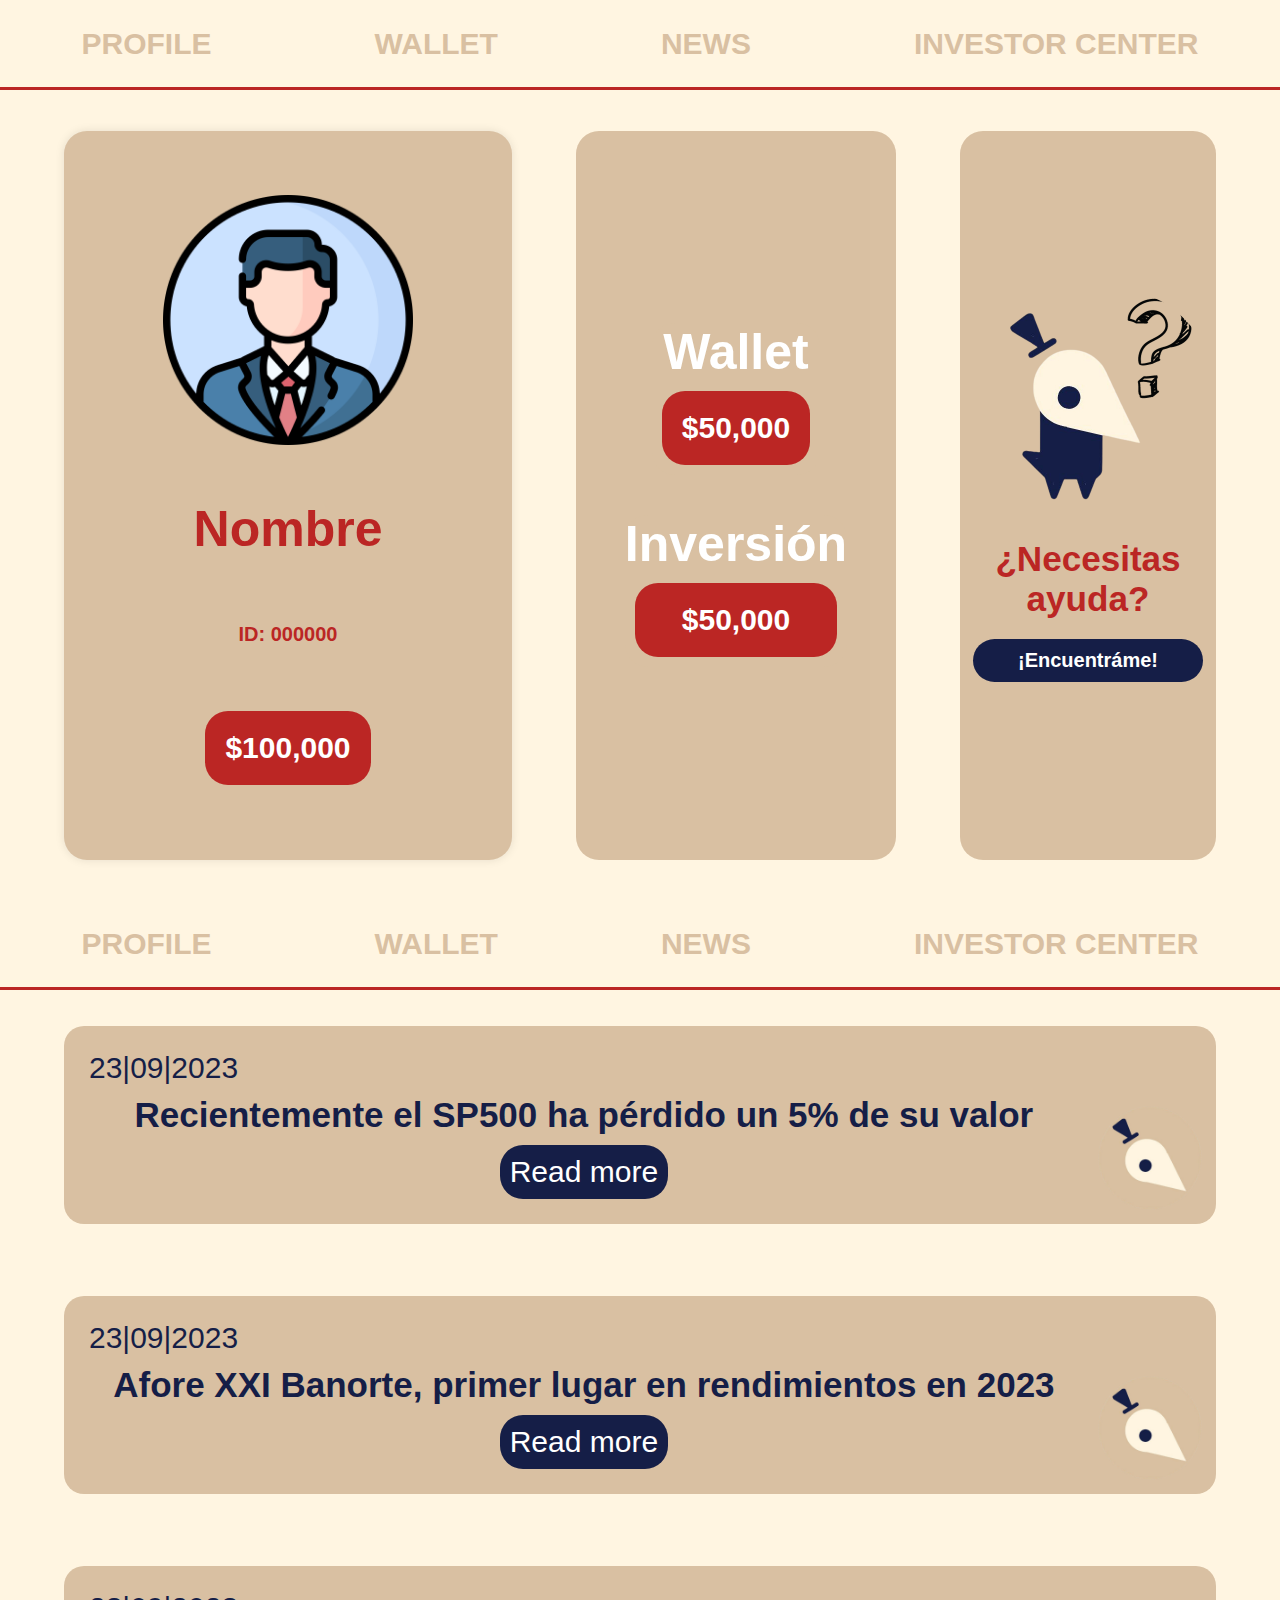
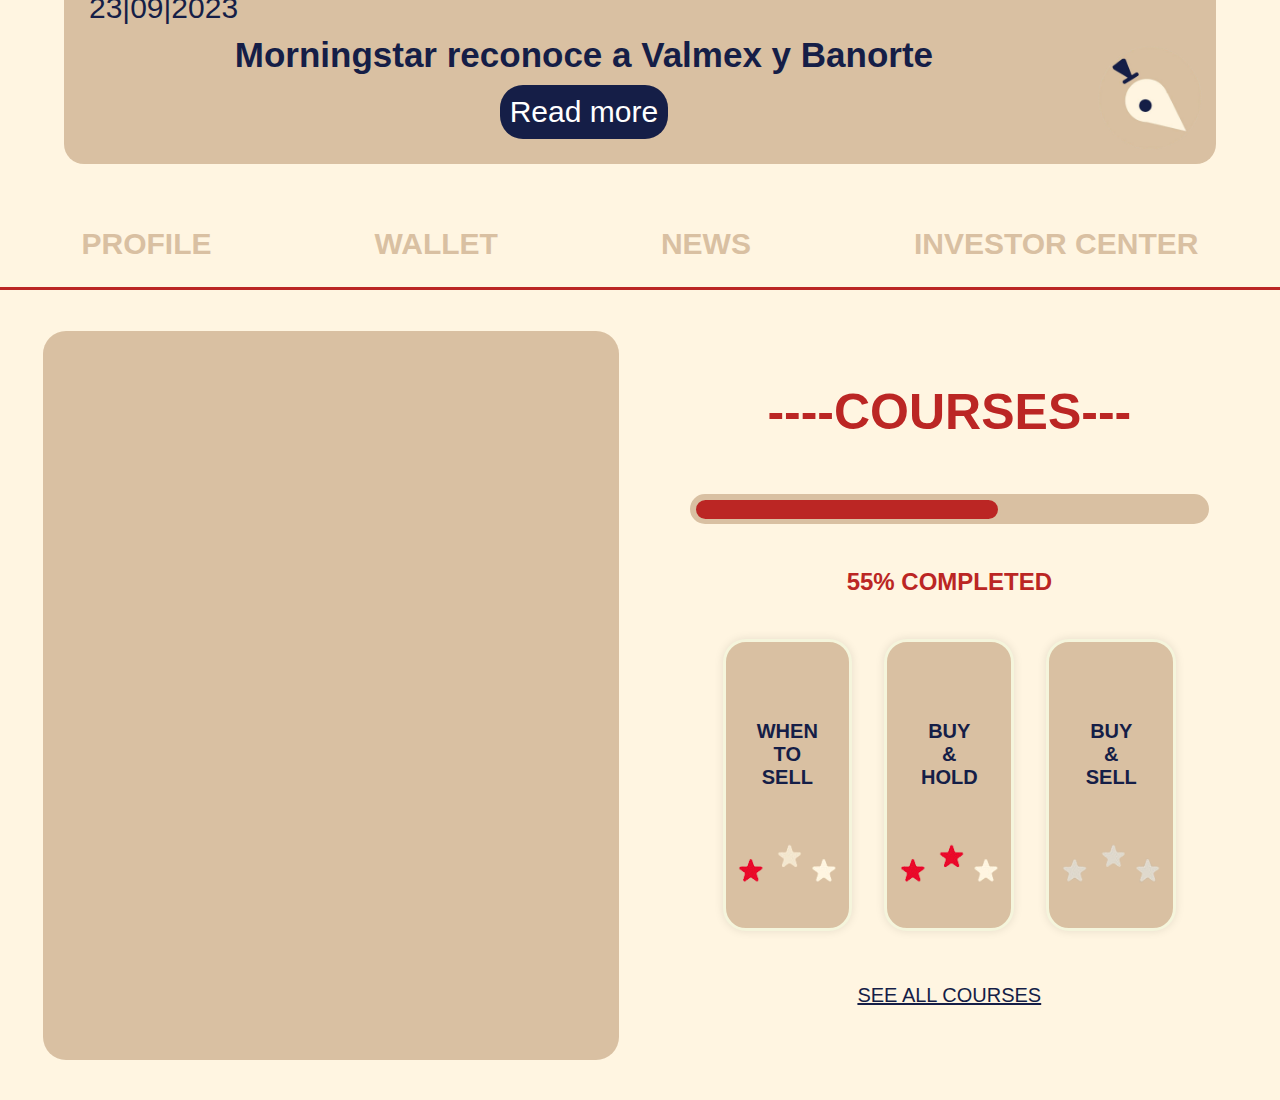
==== profile.html @ 0897c9dc "Co-authored-by: Carlos Enrique Agostini Silva <CarlosAgostini1@users.noreply.github.com>" ====
<!DOCTYPE html>
<html lang="en">

<head>
    <meta charset="UTF-8">
    <meta name="viewport" content="width=device-width, initial-scale=1.0">
    <link rel="stylesheet" type="text/css" href="styles.css">
    <title>My Website</title>
</head>

<body>

    <div class="wallet" id="page-3">
        <div class="navbar">
            <ul>
                <li><a href="#page-1" class="nav-link">PROFILE</a></li>
                <li><a href="#page-3" class="nav-link">WALLET</a></li>
                <li><a href="#page-4" class="nav-link">NEWS</a></li>
                <li><a href="#page-5" class="nav-link">INVESTOR CENTER</a></li>
            </ul>
        </div>

        <div class="wallet-container">
            <div class="perfil">
                <img src="Assets/User.png" alt="Imagen de perfil">
                <h2 class="nombre">Nombre</h2>
                <p class="id">ID: 000000</p>
                <p class="saldo-parametro">$100,000</p>
            </div>
            <div class="container">
                <div class="wallet-inversiones">
                    <h3 class="titulo-contenedor">Wallet</h3>
                    <p class="saldo-parametro">$50,000</p>
                </div>
                <div class="wallet-inversiones">
                    <h3 class="titulo-contenedor">Inversión</h3>
                    <p class="saldo-parametro">$50,000</p>
                </div>
            </div>
            <div class="mr-investor-container">
                <img src="Assets/MrInvestorPregunta.png" alt="Mr. Investor">
                <h3>¿Necesitas ayuda?</h3>
                <button id="Boton" onclick="window.location.href = '#page-4'">¡Encuentráme!</button>
            </div>
        </div>


    </div>

    <div class="news" id="page-4">
        
        <div class="navbar">
            <ul>
                <li><a href="#page-1" class="nav-link">PROFILE</a></li>
                <li><a href="#page-3" class="nav-link">WALLET</a></li>
                <li><a href="#page-4" class="nav-link">NEWS</a></li>
                <li><a href="#page-5" class="nav-link">INVESTOR CENTER</a></li>
            </ul>
        </div>

        <div class="news-container">
            <div class="news-info">
                <div class="text-container">
                    <p id="date">23|09|2023</p>
                    <p class="insights"><strong>Recientemente el SP500 ha pérdido un 5% de su valor</strong></p>
                    <a href="https://www.marketwatch.com/story/s-p-500-futures-point-higher-for-first-time-since-feds-higher-for-longer-message-585c58f8">Read more</a>
                </div>
                <div class="logo-container">
                    <img class="logo" src="Assets/Logo.png" alt="">
                </div>
            </div>
            
            <div class="news-info">
                <div class="text-container">
                    <p id="date">23|09|2023</p>
                    <p class="insights"><strong>Afore XXI Banorte, primer lugar en rendimientos en 2023</strong></p>
                    <a href="https://www.eleconomista.com.mx/sectorfinanciero/Afore-XXI-Banorte-primer-lugar-en-rendimientos-en-2023-es-reconocida-por-World-Finance-como-el-mejor-fondo-de-pensiones-de-Mexico-20230802-0074.html">Read more</a>
                </div>
                <div class="logo-container">
                    <img class="logo" src="Assets/Logo.png" alt="">
                </div>
            </div>
            
            <div class="news-info">
                <div class="text-container">
                    <p id="date">23|09|2023</p>
                    <p class="insights"><strong>Morningstar reconoce a Valmex y Banorte</strong></p>
                    <a href="https://www.eleconomista.com.mx/sectorfinanciero/Morningstar-reconoce-a-Valmex-y-Banorte-20230302-0087.html">Read more</a>
                </div>
                <div class="logo-container">
                    <img class="logo" src="Assets/Logo.png" alt="">
                </div>
            </div>
        </div>
    </div>

    <div class="investor-center" id="page-5">
        <div class="navbar">
            <ul>
                <li><a href="#page-1" class="nav-link">PROFILE</a></li>
                <li><a href="#page-3" class="nav-link">WALLET</a></li>
                <li><a href="#page-4" class="nav-link">NEWS</a></li>
                <li><a href="#page-5" class="nav-link">INVESTOR CENTER</a></li>
            </ul>
        </div>
        <div class="investor-container">
            <div class="chatbot">
                
            </div>

            <div class="courses-container">
                <p class="titulo-courses">----COURSES---</p>
                
                <div class="barra">
                    <div class="barra-fill"></div>
                </div>
                <p id="porcentaje">55% COMPLETED</p>
                <div class="mini-courses">   
                    <div class="courses">
                        <p class="parrafo-minicourses"><br> WHEN <br> TO <br> SELL</p>
                        <img src="Assets/Estrellas-1.png" alt="Estrellas">
                    </div>
                    <div class="courses">
                        <p class="parrafo-minicourses"><br> BUY <br> & <br> HOLD</p>
                        <img src="Assets/Estrellas-2.png" alt="Estrellas">
                    </div>
                    <div class="courses">
                        <p class="parrafo-minicourses"><br> BUY <br> & <br> SELL</p>
                        <img src="Assets/Estrellas-3.png" alt="Estrellas">
                    </div>
                </div> 
                <a href="#page-5" class="link-courses">SEE ALL COURSES</a>
            </div>
        </div>
    </div>


    
    <script src="investor.js"></script>
    
</body>
</html>
---- styles.css ----
* {
    padding: 0;
    margin: 0;
    box-sizing: border-box;
    font-family: "Outfit", sans-serif;
}

/* HOME */
body, html {
    height: 100%;
    margin: 0;
    padding: 0;
    scroll-behavior: smooth;
}


.home {
    height: 100%;
    background-image: url("Assets/christin-hume-mfB1B1s4sMc-unsplash.jpg");
    box-shadow: 0 0 0 1000px #151e4731 inset;
    background-size: 100% 100%;
    transition: width 2s linear 1s;
}

.titulo-container {
    position: absolute;
    top: 20%;
    left: 0%;
    display: flex;
    flex-direction: column;
}

.titulo-inicio {
    font-size: 170px;
    color: #FFF5E1;
    font-weight: bold;
    margin: 25px;
    transition: width 2s linear 1s;
}

#invierte-container {
    position: absolute;
    bottom: 0%;
    left: 0%;
    width: 100%;
    display: flex;
    flex-direction: column;
    background-color: none;
    align-items: center;
    background-color: none;
}

#invierte-button {
    font-size: 55px;
    color: #FFF5E1;
    background-color: transparent;
    width: 100%;
    padding: 10px;
    margin: 20px;
    text-align: center;
    font-weight: bold;
    border-style: none;
    border-radius: 5%;
    text-decoration: none;
    transition: all .5s cubic-bezier(0.645, 0.045, 0.355, 1);
    
}

/* ABOUT US */

.about-us {
    height: 100%;
    background-color: #FFF5E1;
}

.about-us-container {
    height: 65%;
    display: flex;
    flex-direction: column;
    justify-content: space-evenly;
    align-items: center;
}

.about-us-title {
    font-size: 90px;
    width: 80%;
    font-weight: bold;
    color: #151E47;
    text-align: center;
    text-align: justify;
}

.about-text-container {
    background-color: #D9C0A2;
    padding: 15px;
    width: 100%;
}

.about-us-text {
    font-size: 25px;
    width: 80%;
    font-weight: bold;
    color: #151E47;
    text-align: center;
    text-align: justify;
    background-color: #D9C0A2;
    border-radius: 23px;
    padding: 30px;
}

.start {
    height: 15%;
    width: 100%;
    display: flex;
    justify-content: center;
    align-items: center;
}

.join-container {
    display: flex;
    width: 40%;
    background-color: #151E47;
    border-radius: 23px;
    padding: 5px;
    margin-bottom: 33px;
}

.join-container img {
    width: 100px;
}

.join {
    display: flex;
    justify-content: space-evenly;
    align-items: center;
    font-size: 35px;
    width: 100%;
    font-weight: bold;
    color: white;
    text-decoration: none;
}

.logos {
    display: flex;
    border: 2px solid #BB2624;
    justify-content: space-evenly;
    align-items: center;
    width: 100%;
    height: 15%;
}

.banorte-logo {
    width: 500px;
}

.logos p {
    font-size: 20px;
    font-weight: bold;
    color: #BB2624;
    text-align: center;
    text-align: justify;
    width: 80%;
    border-right: 2px solid #BB2624;
}

/* LOGIN */

.login {
    height: 100%;
    background-color: #FFF5E1;
    display: flex;
    justify-content: center;
    align-items: center;
}

.login-container {
    height: 70%;
    width: 80%;
    display: flex;
    justify-content: space-between;
    align-items: center;
}

.info {
    width: 55%;
    height: 100%;
    display: flex;
    flex-direction: column;
    justify-content: space-evenly;
    align-items: center;
}


.banorte-logo-login {
    height: 60px;
}

.login-inputs {
    width: 100%;
    height: 35%;
    display: flex;
    flex-direction: column;
    justify-content: space-evenly;
}

.login-info {
    width: 100%;
    height: 30%;
    margin: 10px;
    background-color: #D9C0A2;
    border-radius: 23px;
    border: 3px solid #151E47;
    font-size: 30px;
    color: #151E47;
    padding: 10px;
}

.login-buttons {
    display: flex;
    justify-content: space-evenly;
    align-items: center;
    width: 100%;
    height: 10%;
}

.login-button {
    background-color: #BB2624;
    color: white;
    width: 40%;
    height: 100%;
    border-radius: 23px;
    border-style: none;
}

.mr {
    width: 40%;
    height: 100%;
    display: flex;
    justify-content: center;
    align-items: center;
}

.mr-investor {
    width: 100%;
    background-color: #D9C0A2;
    border-radius: 23px;
}




/* NAVBAR */

.navbar {
    background-color: #FFF5E1;
    border-bottom: 3px solid #BB2624;
    height: 10%;
    width: 100%;
}

.navbar ul {
    list-style: none;
    padding: 0;
    display: flex;
    justify-content: space-around;
    align-items: center;
    height: 100%;
}

.navbar .nav-link {
    text-decoration: none;
    color: #D9C0A2;
    font-size: 30px;
    font-weight: bold;
}

.navbar .nav-link-active {
    color: #BB2624;
    text-decoration: none;
    font-size: 30px;
    font-weight: bold;
}

/* WALLET */

.wallet {
    height: 100%;
    transition: all .5s cubic-bezier(0.645, 0.045, 0.355, 1);
}

.wallet-container {
    height: 90%;
    display: flex;
    justify-content: space-evenly;
    align-items: center;
    background-color: #FFF5E1;
}

.perfil {
    display: flex;
    flex-direction: column;
    justify-content: space-evenly;
    align-items: center;
    width: 35%;
    background-color: #D9C0A2;
    padding: 20px;
    border-radius: 23px;
    box-shadow: 0 0 10px rgba(0, 0, 0, 0.1);
    height: 90%;
}

.perfil img {
    width: 250px;
    border-radius: 40%;
    align-self: center;
}

.nombre {
    font-size: 50px;
    font-weight: bold;
    color: #BB2624;
    text-align: center;
    margin: 10px;
}

.id {
    font-size: 20px;
    font-weight: bold;
    color: #BB2624;
    text-align: center;
    margin: 10px;
}

.saldo-parametro {
    border: none;
    font-size: 30px;
    font-weight: bold;
    background-color: #BB2624;
    padding: 20px;
    color: white;
    text-align: center;
    margin: 10px;
    border-radius: 23px;
}

.container{
    display: flex;
    flex-direction: column;
    justify-content: center;
    align-items: center;
    background-color: #D9C0A2;
    width: 25%;
    height: 90%;
    border-radius: 23px;
}

.wallet-inversiones{
    display: flex;
    flex-direction: column;
    background-color: #D9C0A2;
    border-radius: 23px;
    margin: 20px;
}

.titulo-contenedor {
    font-size: 50px;
    font-weight: bold;
    color: white;
    text-align: center;
}

.parametro {
    border: none;
    font-size: 30px;
    font-weight: bold;
    background-color: #BB2624;
    color: white;
    text-align: center;
    border-radius: 23px;
}

.mr-investor-container{
    display: flex;
    flex-direction: column;
    width: 20%;
    height: 90%;
    font-size: 30px;
    font-weight: bold;
    background-color: #D9C0A2;
    color: #BB2624;
    text-align: center;
    align-items: center;
    justify-content: center;
    border-radius: 23px;
}

.mr-investor-container img{
    width: 250px;
    border-radius: 40%;
    align-self: center;
}

#Boton {
    background-color: #151E47;
    color: white;
    border: none;
    padding: 10px;
    cursor: pointer;
    border-radius: 23px;
    font-size: 20px;
    font-weight: bold;
    margin-top: 20px;
    margin-bottom: 20px;
    width: 90%;
}



/* NEWS */

.news {
    height: 100%;
    background-color: #FFF5E1;

}

.news-container {
    display: flex;
    flex-direction: column;
    width: 100%;
    height: 90%;
    justify-content: space-around;
    align-items: center;
}

.news-info {
    width: 90%;
    display: flex;
    border-radius: 20px;
    background-color: #D9C0A2;
    margin: 10px;
}

#date {
    align-self: flex-start;
    margin: 10px;
}

.insights {
    font-size: 35px;
}

.text-container {
    display: flex;
    flex-direction: column;
    width: 90%;
    justify-content: space-around;
    align-items: center;
    color: white;
    font-size: 30px;
    text-decoration: none;
    margin: 15px;
    color: #151E47;
}

.text-container a {
    margin: 10px;
    text-decoration: none;
    color: white;
    background-color: #151E47;
    padding: 10px;
    border-radius: 23px;
}

.logo-container {
    width: 10%;
    display: flex;
    align-items: flex-end;
    justify-content: flex-end;
}

.logo {
    width: 100%;
    margin: 10px;
}

/*Investor Center*/

.investor-center{
    height: 100%;
    transition: all .5s cubic-bezier(0.645, 0.045, 0.355, 1);
}

.investor-container {
    height: 90%;
    display: flex;
    align-items: center;
    background-color: #FFF5E1;
    justify-content: space-evenly;
}

.chatbot{
    display: flex;
    flex-direction: column;
    justify-content: center;
    align-items: center;
    height: 90%;
    width: 45%;
    background-color: #D9C0A2;
    border-radius: 23px;
}

.courses-container{
    display: flex;
    flex-direction: column;
    align-items: center;
    height: 90%;
    width: 45%;
    border-radius: 23px;
    justify-content: space-evenly;
}

.titulo-courses{
    font-size: 50px;
    font-weight: bold;
    color: #BB2624;
    text-align: center;
    margin: 10px;
}

.barra {
    width: 90%;
    height: 30px;
    background-color: #D9C0A2;
    position: relative;
    border-radius: 23px;
    border: 3px solid #D9C0A2;
  }

  .barra-fill {
    width: 60%;
    height: 25px;
    background-color: #BB2624;
    position: relative;
    border-radius: 23px;
    border: 3px solid #D9C0A2;
  }
  
  #porcentaje {
    display: block;
    text-align: center;
    line-height: 30px;
    color: #BB2624;
    width: 15;
    transition: width 0.5s ease-in-out;
    font-weight: bold;
    font-size: x-large;
  }

  .mini-courses{
    display: flex;
    flex-direction: row;
    justify-content: space-evenly;
    height: 40%;
    width: 90%;
  }

  .courses{
    display: flex;
    flex-direction: column;
    box-shadow: 0 0 10px rgba(0, 0, 0, 0.1);
    border-radius: 23px;
    width: 25%;
    border: 3px solid beige;
    background-color: #D9C0A2;
    justify-content: space-evenly;
  }

  .titulo-mini-courses{
    font-size: 20px;
    font-weight: bold;
    color: #BB2624;
    text-align: center;
    margin: 10px;
}
 
.parrafo-minicourses{
    font-size: 20px;
    font-weight: bold;
    color: #151E47;
    text-align: center;
    margin: 10px;
}

.courses img{
    width: 100px;
    border-radius: 10%;
    align-self: center;
    justify-content: center;
}

.link-courses{
    font-size: 20px;
    color: #151E47;
    text-align: center;
    margin: 10px;
}
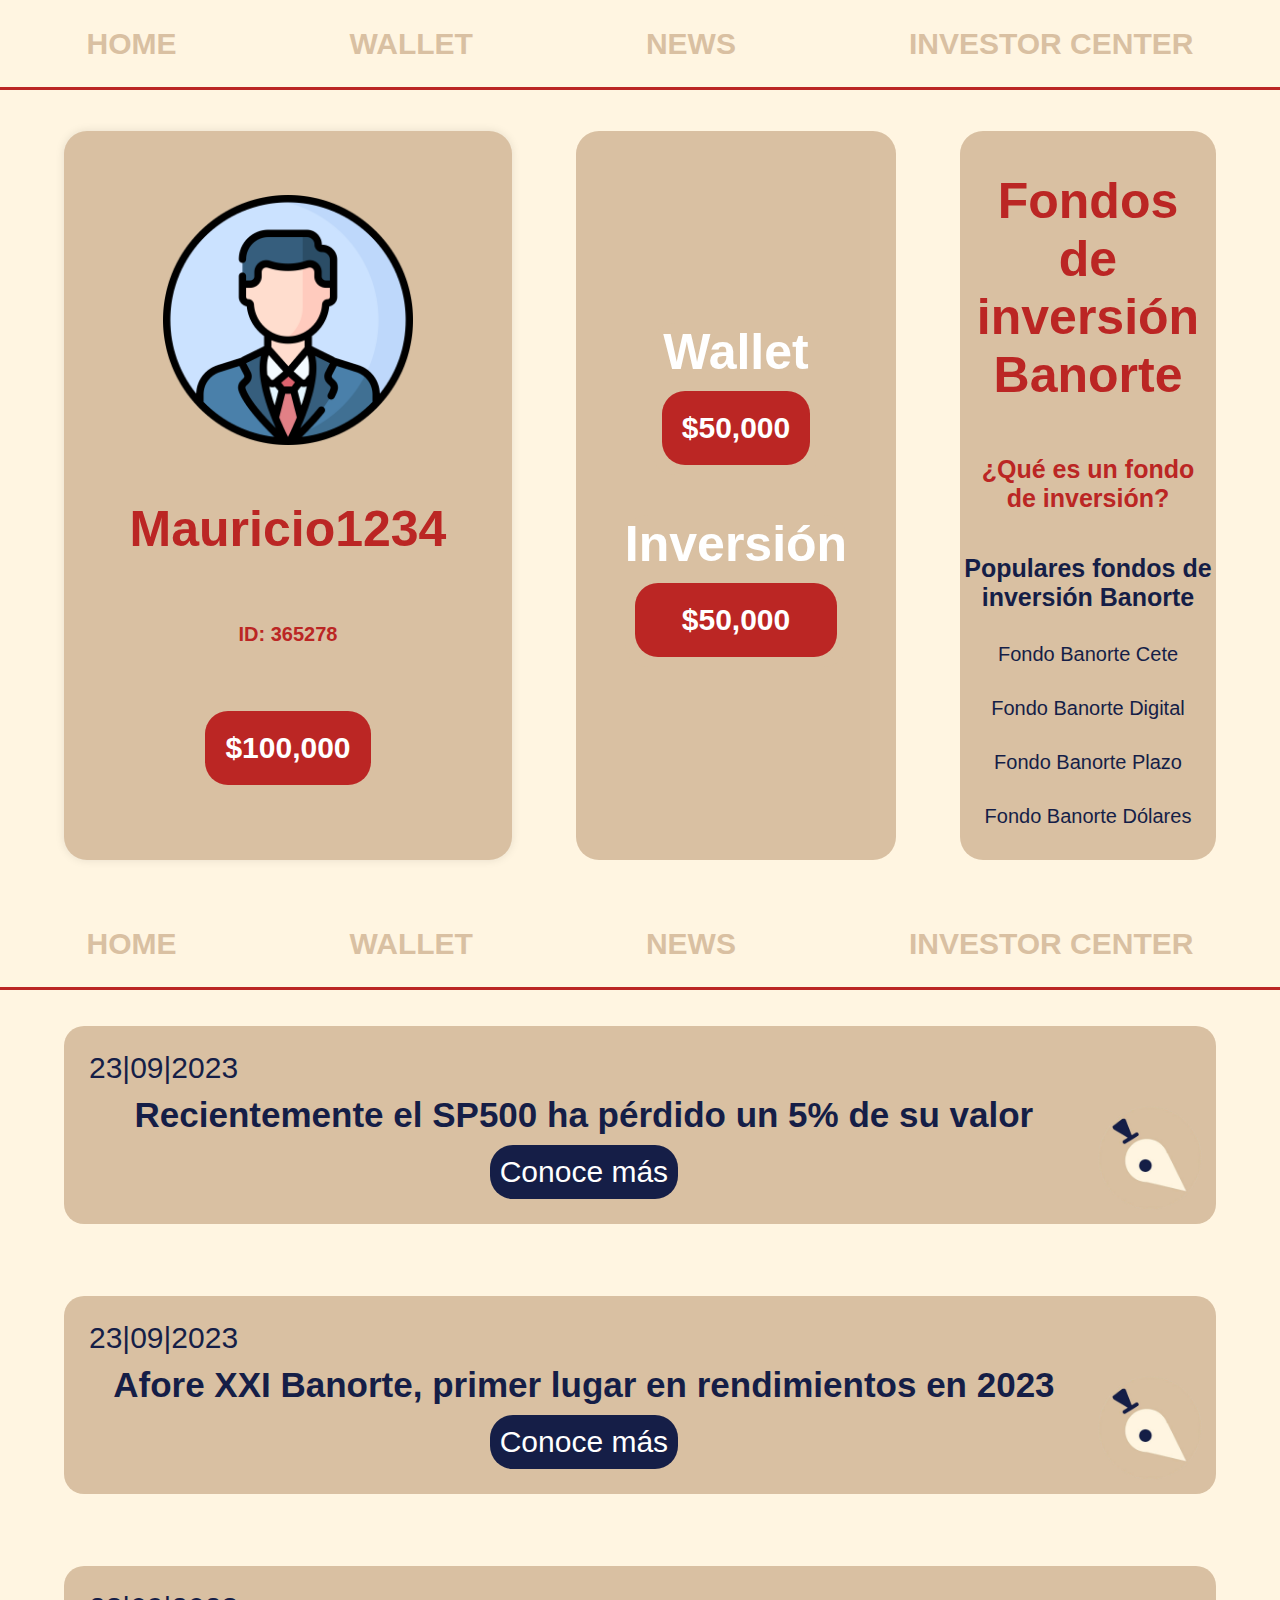
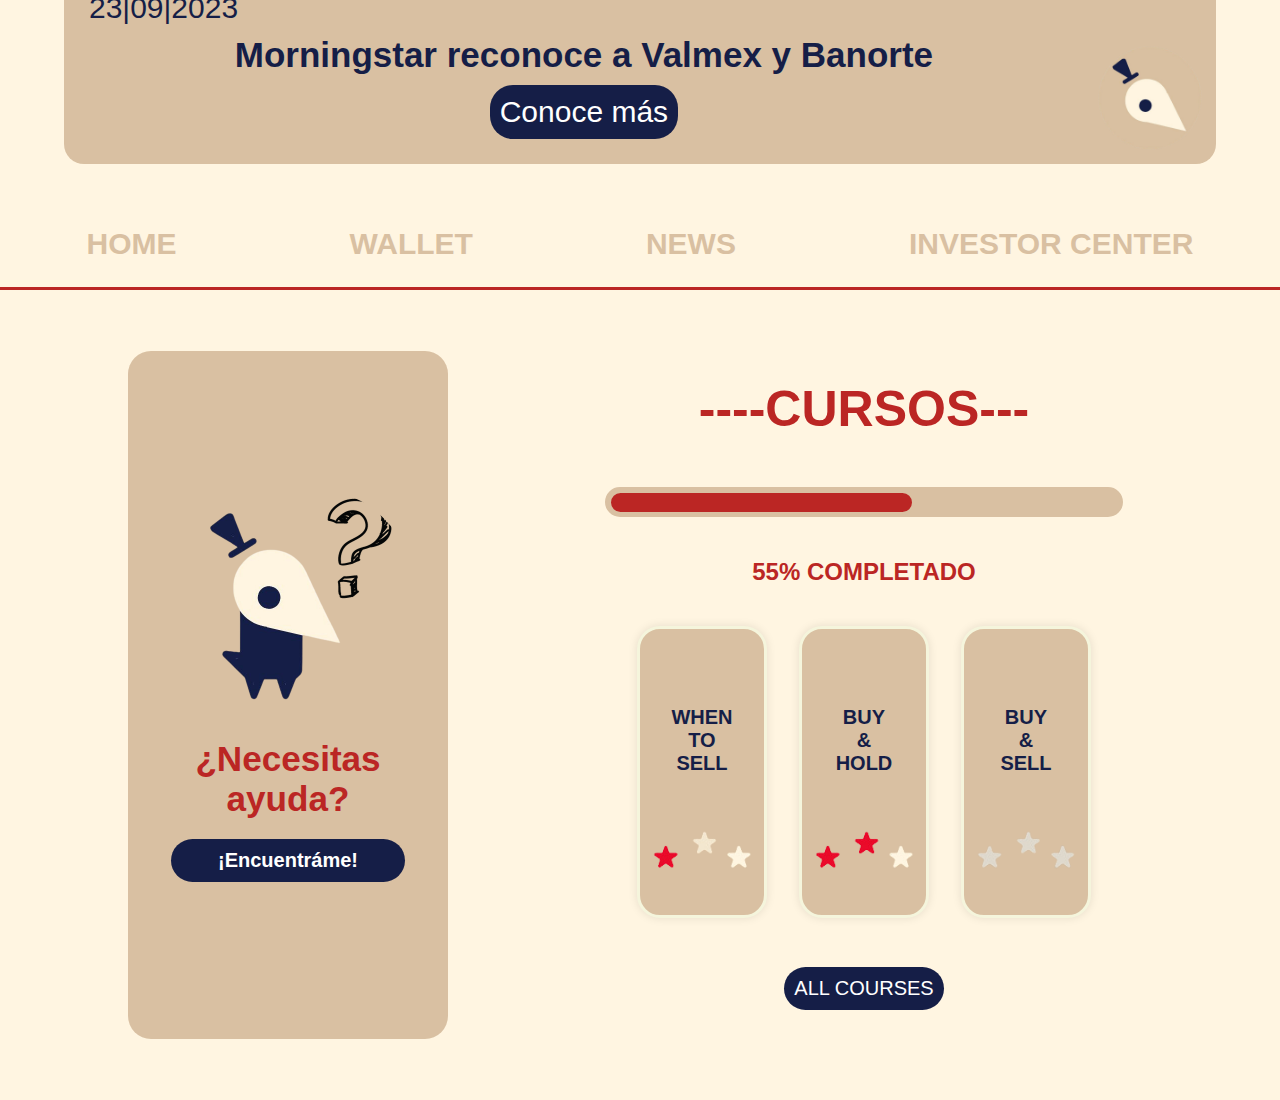
==== commit 11ea1d63: "..." ====
--- a/profile.html
+++ b/profile.html
@@ -13,7 +13,7 @@
     <div class="wallet" id="page-3">
         <div class="navbar">
             <ul>
-                <li><a href="#page-1" class="nav-link">PROFILE</a></li>
+                <li><a href="index.html" class="nav-link">HOME</a></li>
                 <li><a href="#page-3" class="nav-link">WALLET</a></li>
                 <li><a href="#page-4" class="nav-link">NEWS</a></li>
                 <li><a href="#page-5" class="nav-link">INVESTOR CENTER</a></li>
@@ -23,8 +23,8 @@
         <div class="wallet-container">
             <div class="perfil">
                 <img src="Assets/User.png" alt="Imagen de perfil">
-                <h2 class="nombre">Nombre</h2>
-                <p class="id">ID: 000000</p>
+                <h2 id="wallet-username" class="nombre">Mauricio1234</h2>
+                <p class="id">ID: 365278</p>
                 <p class="saldo-parametro">$100,000</p>
             </div>
             <div class="container">
@@ -37,10 +37,14 @@
                     <p class="saldo-parametro">$50,000</p>
                 </div>
             </div>
-            <div class="mr-investor-container">
-                <img src="Assets/MrInvestorPregunta.png" alt="Mr. Investor">
-                <h3>¿Necesitas ayuda?</h3>
-                <button id="Boton" onclick="window.location.href = '#page-4'">¡Encuentráme!</button>
+            <div class="fondos-de-inversion-banorte">
+                <h3 class="titulo-fondos">Fondos de inversión Banorte</h3>
+                <a href="https://www.banorte.com/wps/portal/ixe/Home/admininstra-tu-patrimonio/fondos-de-inversion" id="que-es" class="que-es">¿Qué es un fondo de inversión?</a>
+                <p class="titulo-fondo-de-inversion">Populares fondos de inversión Banorte</p>
+                <a href="https://www.banorte.com/cms/banorte/ahorroeInversion/Instrumentosdeinversion/FondosDeInversion/Fondo-Banorte-Cete-(NTECT).pdf" id="fondo-de-inversion1" class="fondo-de-inversion">Fondo Banorte Cete</a>
+                <a href="https://www.banorte.com/cms/banorte/ahorroeInversion/Instrumentosdeinversion/FondosDeInversion/Fondo-Banorte-Digital-(NTEDIG).pdf" id="fondo-de-inversion2" class="fondo-de-inversion">Fondo Banorte Digital</a>
+                <a href="https://www.banorte.com/cms/banorte/ahorroeInversion/Instrumentosdeinversion/FondosDeInversion/Fondo-Banorte-Plazo-(NTEPZO).pdf" id="fondo-de-inversion3" class="fondo-de-inversion">Fondo Banorte Plazo</a>
+                <a href="https://www.banorte.com/cms/banorte/ahorroeInversion/Instrumentosdeinversion/FondosDeInversion/Fondo-Banorte-Dolares-(NTEDLS).pdf" id="fondo-de-inversion3" class="fondo-de-inversion">Fondo Banorte Dólares</a>
             </div>
         </div>
 
@@ -51,7 +55,7 @@
         
         <div class="navbar">
             <ul>
-                <li><a href="#page-1" class="nav-link">PROFILE</a></li>
+                <li><a href="index.html" class="nav-link">HOME</a></li>
                 <li><a href="#page-3" class="nav-link">WALLET</a></li>
                 <li><a href="#page-4" class="nav-link">NEWS</a></li>
                 <li><a href="#page-5" class="nav-link">INVESTOR CENTER</a></li>
@@ -63,7 +67,7 @@
                 <div class="text-container">
                     <p id="date">23|09|2023</p>
                     <p class="insights"><strong>Recientemente el SP500 ha pérdido un 5% de su valor</strong></p>
-                    <a href="https://www.marketwatch.com/story/s-p-500-futures-point-higher-for-first-time-since-feds-higher-for-longer-message-585c58f8">Read more</a>
+                    <a href="https://www.marketwatch.com/story/s-p-500-futures-point-higher-for-first-time-since-feds-higher-for-longer-message-585c58f8">Conoce más</a>
                 </div>
                 <div class="logo-container">
                     <img class="logo" src="Assets/Logo.png" alt="">
@@ -74,7 +78,7 @@
                 <div class="text-container">
                     <p id="date">23|09|2023</p>
                     <p class="insights"><strong>Afore XXI Banorte, primer lugar en rendimientos en 2023</strong></p>
-                    <a href="https://www.eleconomista.com.mx/sectorfinanciero/Afore-XXI-Banorte-primer-lugar-en-rendimientos-en-2023-es-reconocida-por-World-Finance-como-el-mejor-fondo-de-pensiones-de-Mexico-20230802-0074.html">Read more</a>
+                    <a href="https://www.eleconomista.com.mx/sectorfinanciero/Afore-XXI-Banorte-primer-lugar-en-rendimientos-en-2023-es-reconocida-por-World-Finance-como-el-mejor-fondo-de-pensiones-de-Mexico-20230802-0074.html">Conoce más</a>
                 </div>
                 <div class="logo-container">
                     <img class="logo" src="Assets/Logo.png" alt="">
@@ -85,7 +89,7 @@
                 <div class="text-container">
                     <p id="date">23|09|2023</p>
                     <p class="insights"><strong>Morningstar reconoce a Valmex y Banorte</strong></p>
-                    <a href="https://www.eleconomista.com.mx/sectorfinanciero/Morningstar-reconoce-a-Valmex-y-Banorte-20230302-0087.html">Read more</a>
+                    <a href="https://www.eleconomista.com.mx/sectorfinanciero/Morningstar-reconoce-a-Valmex-y-Banorte-20230302-0087.html">Conoce más</a>
                 </div>
                 <div class="logo-container">
                     <img class="logo" src="Assets/Logo.png" alt="">
@@ -97,24 +101,26 @@
     <div class="investor-center" id="page-5">
         <div class="navbar">
             <ul>
-                <li><a href="#page-1" class="nav-link">PROFILE</a></li>
+                <li><a href="index.html" class="nav-link">HOME</a></li>
                 <li><a href="#page-3" class="nav-link">WALLET</a></li>
                 <li><a href="#page-4" class="nav-link">NEWS</a></li>
                 <li><a href="#page-5" class="nav-link">INVESTOR CENTER</a></li>
             </ul>
         </div>
         <div class="investor-container">
-            <div class="chatbot">
-                
+            <div class="mr-investor-container">
+                <img src="Assets/MrInvestorPregunta.png" alt="Mr. Investor">
+                <h3>¿Necesitas ayuda?</h3>
+                <button id="Boton" target="_blank" onclick="window.location.href = 'http://10.22.180.111:3000/chat'">¡Encuentráme!</button>
             </div>
 
             <div class="courses-container">
-                <p class="titulo-courses">----COURSES---</p>
+                <p class="titulo-courses">----CURSOS---</p>
                 
                 <div class="barra">
                     <div class="barra-fill"></div>
                 </div>
-                <p id="porcentaje">55% COMPLETED</p>
+                <p id="porcentaje">55% COMPLETADO</p>
                 <div class="mini-courses">   
                     <div class="courses">
                         <p class="parrafo-minicourses"><br> WHEN <br> TO <br> SELL</p>
@@ -129,14 +135,26 @@
                         <img src="Assets/Estrellas-3.png" alt="Estrellas">
                     </div>
                 </div> 
-                <a href="#page-5" class="link-courses">SEE ALL COURSES</a>
+                <a href="#page-5" class="link-courses">ALL COURSES</a>
             </div>
         </div>
     </div>
 
 
     
-    <script src="investor.js"></script>
+    <script>
+
+        let loginButton = document.getElementById("login-button");
+        loginButton.addEventListener("click", login);
+        let username = document.getElementById("username").value;
+
+        let walletUsername = document.getElementById("wallet-username");
+
+        function login() {
+            walletUsername.innerHTML = username;
+        }
+
+    </script>
     
 </body>
 </html>
--- a/styles.css
+++ b/styles.css
@@ -22,6 +22,13 @@
     transition: width 2s linear 1s;
 }
 
+.logo-inicio {
+    height: 200px;
+    position: absolute;
+    bottom: 0%;
+    left: 2%;
+}
+
 .titulo-container {
     position: absolute;
     top: 20%;
@@ -379,11 +386,141 @@
     border-radius: 23px;
 }
 
+.fondos-de-inversion-banorte {
+    display: flex;
+    flex-direction: column;
+    justify-content: space-evenly;
+    align-items: center;
+    width: 20%;
+    height: 90%;
+    background-color: #D9C0A2;
+    border-radius: 23px;
+    text-decoration: none;
+}
+
+.titulo-fondos {
+    font-size: 50px;
+    font-weight: bold;
+    color: #BB2624;
+    text-align: center;
+    margin: 10px;
+    text-decoration: none;
+}
+
+.que-es {
+    font-size: 25px;
+    font-weight: bold;
+    color: #BB2624;
+    text-align: center;
+    margin: 10px;
+    text-decoration: none;
+}
+
+.titulo-fondo-de-inversion {
+    font-size: 25px;
+    font-weight: bold;
+    color: #151E47;
+    text-align: center;
+    text-decoration: none;
+}
+
+.fondo-de-inversion {
+    font-size: 20px;
+    color: #151E47;
+    text-decoration: none;
+}
+
+#Boton {
+    background-color: #151E47;
+    color: white;
+    border: none;
+    padding: 10px;
+    cursor: pointer;
+    border-radius: 23px;
+    font-size: 20px;
+    font-weight: bold;
+    margin-top: 20px;
+    margin-bottom: 20px;
+    width: 90%;
+}
+
+
+
+/* NEWS */
+
+.news {
+    height: 100%;
+    background-color: #FFF5E1;
+
+}
+
+.news-container {
+    display: flex;
+    flex-direction: column;
+    width: 100%;
+    height: 90%;
+    justify-content: space-around;
+    align-items: center;
+}
+
+.news-info {
+    width: 90%;
+    display: flex;
+    border-radius: 20px;
+    background-color: #D9C0A2;
+    margin: 10px;
+}
+
+#date {
+    align-self: flex-start;
+    margin: 10px;
+}
+
+.insights {
+    font-size: 35px;
+}
+
+.text-container {
+    display: flex;
+    flex-direction: column;
+    width: 90%;
+    justify-content: space-around;
+    align-items: center;
+    color: white;
+    font-size: 30px;
+    text-decoration: none;
+    margin: 15px;
+    color: #151E47;
+}
+
+.text-container a {
+    margin: 10px;
+    text-decoration: none;
+    color: white;
+    background-color: #151E47;
+    padding: 10px;
+    border-radius: 23px;
+}
+
+.logo-container {
+    width: 10%;
+    display: flex;
+    align-items: flex-end;
+    justify-content: flex-end;
+}
+
+.logo {
+    width: 100%;
+    margin: 10px;
+}
+
+/*Investor Center*/
+
 .mr-investor-container{
     display: flex;
     flex-direction: column;
-    width: 20%;
-    height: 90%;
+    width: 25%;
+    height: 85%;
     font-size: 30px;
     font-weight: bold;
     background-color: #D9C0A2;
@@ -392,6 +529,7 @@
     align-items: center;
     justify-content: center;
     border-radius: 23px;
+    padding: 30px;
 }
 
 .mr-investor-container img{
@@ -399,92 +537,6 @@
     border-radius: 40%;
     align-self: center;
 }
-
-#Boton {
-    background-color: #151E47;
-    color: white;
-    border: none;
-    padding: 10px;
-    cursor: pointer;
-    border-radius: 23px;
-    font-size: 20px;
-    font-weight: bold;
-    margin-top: 20px;
-    margin-bottom: 20px;
-    width: 90%;
-}
-
-
-
-/* NEWS */
-
-.news {
-    height: 100%;
-    background-color: #FFF5E1;
-
-}
-
-.news-container {
-    display: flex;
-    flex-direction: column;
-    width: 100%;
-    height: 90%;
-    justify-content: space-around;
-    align-items: center;
-}
-
-.news-info {
-    width: 90%;
-    display: flex;
-    border-radius: 20px;
-    background-color: #D9C0A2;
-    margin: 10px;
-}
-
-#date {
-    align-self: flex-start;
-    margin: 10px;
-}
-
-.insights {
-    font-size: 35px;
-}
-
-.text-container {
-    display: flex;
-    flex-direction: column;
-    width: 90%;
-    justify-content: space-around;
-    align-items: center;
-    color: white;
-    font-size: 30px;
-    text-decoration: none;
-    margin: 15px;
-    color: #151E47;
-}
-
-.text-container a {
-    margin: 10px;
-    text-decoration: none;
-    color: white;
-    background-color: #151E47;
-    padding: 10px;
-    border-radius: 23px;
-}
-
-.logo-container {
-    width: 10%;
-    display: flex;
-    align-items: flex-end;
-    justify-content: flex-end;
-}
-
-.logo {
-    width: 100%;
-    margin: 10px;
-}
-
-/*Investor Center*/
 
 .investor-center{
     height: 100%;
@@ -601,7 +653,11 @@
 
 .link-courses{
     font-size: 20px;
-    color: #151E47;
-    text-align: center;
-    margin: 10px;
+    color: white;
+    background-color: #151E47;
+    border-radius: 23px;
+    padding: 10px;
+    text-align: center;
+    margin: 10px;
+    text-decoration: none;
 }